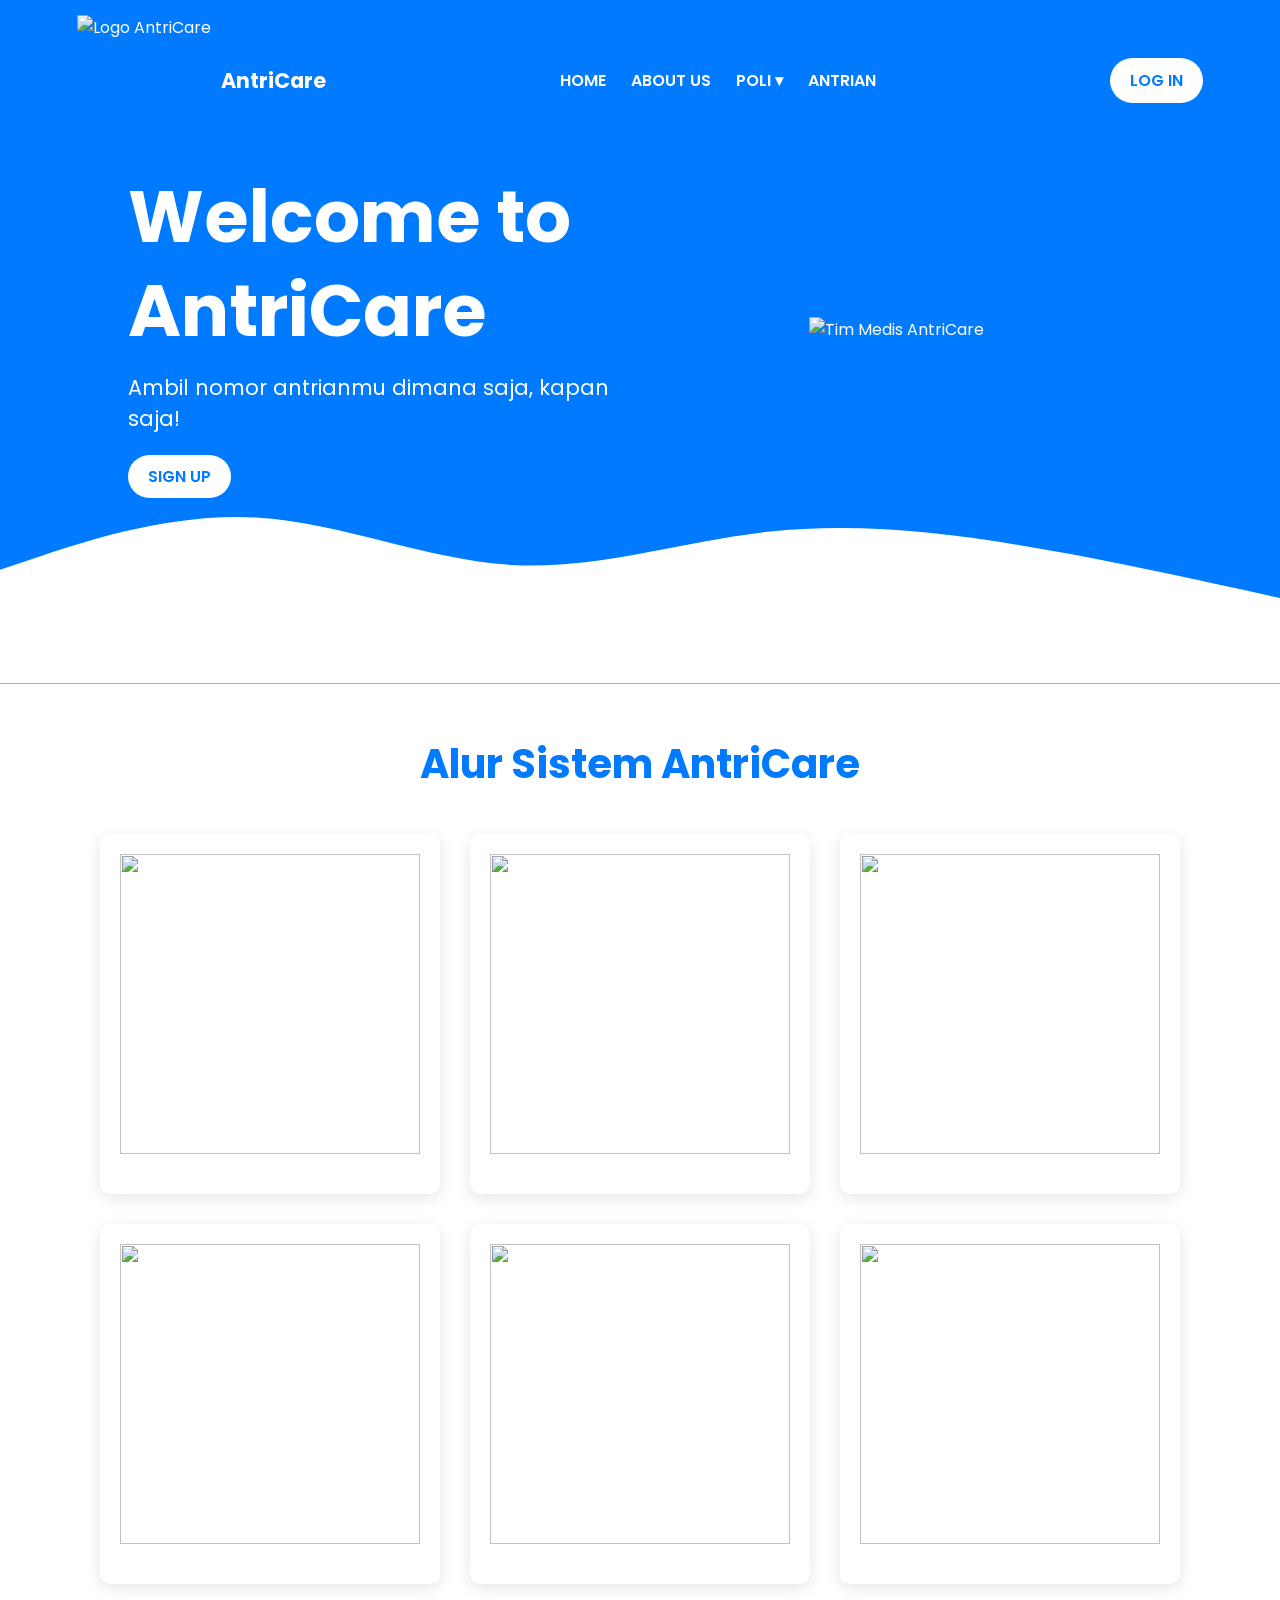
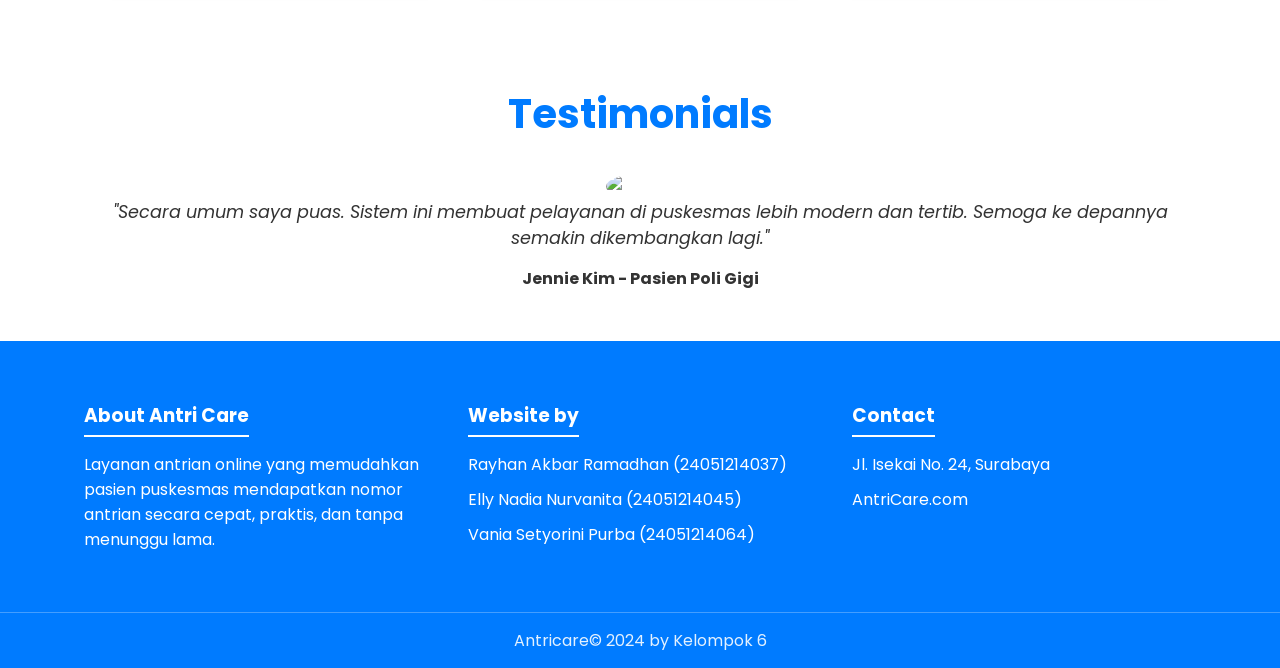
==== index.html @ 65440391 "Add files via upload" ====
<!DOCTYPE html>
<html lang="id">
<head>
    <meta charset="UTF-8">
    <meta name="viewport" content="width=device-width, initial-scale=1.0">
    <title>AntriCare - Sistem Antrian Online Puskesmas</title>
    <link rel="stylesheet" href="style.css">
   
</head>
<body>
<header>
      <!-- Navbar -->
  <nav class="navbar">
    <div class="logo">
      <img src="images/logo.png" alt="Logo AntriCare" class="logo-img">
      <span>AntriCare</span>
    </div>
    <ul class="nav-links">
      <li><a href="index.html">HOME</a></li>
      <li><a href="about.html">ABOUT US</a></li>
      <li class="dropdown">
         <a href="javascript:void(0);" class="dropbtn">POLI &#9662;</a>
      <div class="dropdown-content" id="poliDropdown">
    <a href="poli.html#umum">UMUM</a>
    <a href="poli.html#gigi">MULUT DAN GIGI</a>
    <a href="poli.html#kia">KANDUNGAN DAN ANAK</a>
    <a href="poli.html#kb">KELUARGA BERENCANA</a>
    <a href="poli.html#gizi">POLI GIZI</a>
    <a href="poli.html#lansia">LANSIA</a>
    </div>
      </li>
      <li><a href="daftar-antrian.html">ANTRIAN</a></li>
    </ul>


    <div class="nav-buttons" id="nav-auth">
      <a href="login.html" class="btn btn-login">LOG IN</a>
    </div>
  </nav>
    </header>

  <!-- Hero Section -->
  <section class="hero">
    <div class="hero-text">
      <h1>Welcome to <br><span>AntriCare</span></h1>
      <p>Ambil nomor antrianmu dimana saja, kapan saja!</p>

      <a href="signup.html" class="btn btn-signup" id="hero-signup-button">SIGN UP</a>
    
   
    </div>
    <div class="hero-image">
      <img src="images/home-header.png" alt="Tim Medis AntriCare">
    </div>
  </section>

  <!-- Wave -->
 <div class="wave-container">
            <svg xmlns="http://www.w3.org/2000/svg" viewBox="0 0 1440 320">
                <path fill="#ffffff" fill-opacity="1" d="M0,192L48,176C96,160,192,128,288,133.3C384,139,480,181,576,186.7C672,192,768,160,864,149.3C960,139,1056,149,1152,165.3C1248,181,1344,203,1392,213.3L1440,224L1440,320L1392,320C1344,320,1248,320,1152,320C1056,320,960,320,864,320C768,320,672,320,576,320C480,320,384,320,288,320C192,320,96,320,48,320L0,320Z"></path>
            </svg>
        </div>


        <section id="poli" class="poli-section">
            <h2>Alur Sistem AntriCare</h2>
            <div class="poli-cards">
                <div class="card">
                    <img src="images/Step1.png">
                   
                </div>
                <div class="card">
                    <img src="images/Step2.png" >
                </div>
                <div class="card">
                    <img src="images/Step3.png" >
                </div>
                <div class="card">
                    <img src="images/Step4.png" >
                </div>
                <div class="card">
                    <img src="images/Step5.png" >
                </div>
                <div class="card">
                    <img src="images/Step6.png" >
                </div>
            </div>
        </section>

        <section class="testimonials">
            <h2>Testimonials</h2>
            <div class="testimonial-card">
                <img src="images/testimoni1.png" alt="Jennie">
                <p>"Secara umum saya puas. Sistem ini membuat pelayanan di puskesmas lebih modern dan tertib. Semoga ke depannya semakin dikembangkan lagi."</p>
                <strong>Jennie Kim - Pasien Poli Gigi</strong>
            </div>
        </section>

    </main>

    <footer id="contact">
        <div class="footer-container">
            <div class="footer-col" id="about">
                <h3>About Antri Care</h3>
                <p>Layanan antrian online yang memudahkan pasien puskesmas mendapatkan nomor antrian secara cepat, praktis, dan tanpa menunggu lama.</p>
            </div>
            <div class="footer-col">
                <h3>Website by</h3>
                <ul>
                    <li>Rayhan Akbar Ramadhan (24051214037)</li>
                    <li>Elly Nadia Nurvanita (24051214045)</li>
                    <li>Vania Setyorini Purba (24051214064)</li>
                </ul>
            </div>
            <div class="footer-col">
                <h3>Contact</h3>
                <p>Jl. Isekai No. 24, Surabaya</p>
                <p>AntriCare.com</p>
            </div>
        </div>
        <div class="footer-bottom">
            <p>Antricare© 2024 by Kelompok 6</p>
        </div>
    </footer>
     <script src="script.js"></script>
</body>
</html>
---- style.css ----
@import url('https://fonts.googleapis.com/css2?family=Poppins:wght@400;600;700&display=swap');

:root {
  --primary-color: #007bff;
  --secondary-color: #f0f8ff;
  --text-color: #333;
  --bg-color: #ffffff;
}

* {
  margin: 0;
  padding: 0;
  box-sizing: border-box;
}

body {
  font-family: 'Poppins', sans-serif;
  background-color: var(--primary-color);
  color: white;
  overflow-x: hidden;
}

/* Navbar */
.navbar {
  display: flex;
  justify-content: space-between;
  align-items: center;
  padding: 15px 6%;
  background-color: var(--primary-color);
  position: sticky;
  top: 0;
  z-index: 100;
}

.logo {
  display: flex;
  align-items: center;
  gap: 10px;
}

.logo-img {
  height: 130px;
}

.logo span {
  font-weight: 700;
  font-size: 1.3rem;
  color: white;
}

.nav-links {
  list-style: none;
  display: flex;
  gap: 25px;
}

.nav-links a {
  text-decoration: none;
  color: white;
  font-weight: 600;
  transition: 0.2s;
}

.nav-links a:hover {
  text-decoration: underline;
}

/* Dropdown */
.dropdown {
  position: relative;
}

.dropdown-menu {
  position: absolute;
  top: 35px;
  left: 0;
  background-color: var(--primary-color);
  display: none;
  flex-direction: column;
  list-style: none;
  border-radius: 6px;
  box-shadow: 0 3px 8px rgba(0, 0, 0, 0.2);
}

.dropdown-menu li a {
  display: block;
  padding: 10px 20px;
  font-weight: 500;
}

.dropdown:hover .dropdown-menu {
  display: flex;
}

/* --- CSS untuk Halaman Daftar Antrian & Dropdown --- */

.queue-list-section {
    padding: 40px 20px;
    background-color: #fff;
    border-radius: 8px;
    box-shadow: 0 4px 15px rgba(0,0,0,0.1);
}

.queue-list-section h1{
   color: #007bff;
}

.queue-list-section td{
   color: #333;
}

.queue-table {
    width: 100%;
    border-collapse: collapse;
    margin-top: 20px;
    font-size: 1rem;
}

.queue-table th, .queue-table td {
    border: 1px solid #ddd;
    padding: 12px;
    text-align: left;
}

.queue-table th {
    background-color: var(--primary-color);
    color: white;
    font-weight: 600;
}

.queue-table tbody tr:nth-child(even) {
    background-color: #f9f9f9;
}

/* Pemisah di dalam dropdown */
.dropdown-divider {
    height: 1px;
    margin: 0.5rem 0;
    overflow: hidden;
    background-color: #ffffff44;
    border: 0;
}

/* --- KODE CSS UNTUK DROPDOWN NAVIGASI --- */

/* Mengubah logo menjadi bisa diklik */
.logo-link {
    display: flex;
    align-items: center;
    text-decoration: none;
    color: white;
}

/* Tombol Dropdown */
.dropbtn {
    cursor: pointer;
}

/* Kontainer dropdown, diperlukan untuk memposisikan konten */
.dropdown {
    position: relative;
    display: inline-block;
}

/* Konten Dropdown (Tersembunyi secara Default) */
.dropdown-content {
    display: none;
    position: absolute;
    background-color: var(--primary-color);
    min-width: 200px;
    box-shadow: 0px 8px 16px 0px rgba(0,0,0,0.2);
    z-index: 1;
    border-radius: 0 0 8px 8px;
}

/* Link di dalam Dropdown */
.dropdown-content a {
    color: white;
    padding: 12px 16px;
    text-decoration: none;
    display: block;
    text-align: left;
}

/* Ubah warna link dropdown saat di-hover */
.dropdown-content a:hover {
    background-color: #0056b3;
}

/* Class .show ini akan ditambahkan oleh JavaScript untuk menampilkan dropdown */
.dropdown-content.show {
    display: block;
}

/* Navbar Buttons */
.nav-buttons {
  display: flex;
  gap: 10px;
}

.btn {
  padding: 10px 20px;
  border-radius: 25px;
  text-decoration: none;
  font-weight: 600;
  transition: 0.3s;
}

.btn-login {
  background-color: white;
  color: var(--primary-color);
}

.btn-signup {
  background-color: white;
  color: var(--primary-color);
}

.btn:hover {
  background-color: #e3f1ff;
}

/* Hero Section */
.hero {
    position: relative;
  display: flex;
  align-items: center;
  justify-content: space-between;
  padding: 10px 10%;
  color: white;
  background-color: var(--primary-color);
  margin-bottom: 0;
  z-index: 1;
}

.hero-text {
  flex: 1;
  max-width: 60%;
}

.hero-text h1 {
  font-size: 4.5rem;
  line-height: 1.3;
  margin-bottom: 15px;
}

.hero-text p {
  font-size: 1.3rem;
  margin-bottom: 30px;
  color: #fff;
}

.hero-image {
  flex: 1;
  text-align: center;
}

.hero-image img {
  max-width: 500px;
  height: auto;
}

/* CSS untuk sapaan pengguna di navbar */
.welcome-user {
    color: white;
    font-weight: 600;
    margin-right: 15px;
}

/* Mengatur agar sapaan dan tombol logout sejajar */
#nav-auth {
    display: flex;
    align-items: center;
}

.header-frame {
  margin-top: -1px; /* To remove white margin in FF */
  width: 100%;
  height: 2.25rem;
}

 .header-frame {
    height: 5.5rem;
  }

  .header-frame {
    height: 8rem;
  }

.header-frame {
    height: 9.375rem;
  }

/* Wave */
.wave-container {
    /* Margin negatif ini akan menarik ombak ke atas, menimpa sedikit bagian hero */
    margin-top: -100px; 
    position: relative;
    z-index: 0; /* Pastikan wave di bawah konten jika ada */
}
.wave-container svg {
    /* Penting agar SVG responsif dan tidak menciptakan ruang kosong */
    display: block;
    width: 100%;
}

/* Sedikit penyesuaian agar section di bawah wave tidak terlalu jauh */
.poli-section {
    padding-top: 20px;
}

/* Poli Section */
.poli-section {
    padding: 50px 5%;
    text-align: center;
    background-color: #fff;
}

.poli-section h2 {
    font-size: 2.5rem;
    margin-bottom: 40px;
    color: #007bff;

}

.poli-cards {
    display: flex;
    justify-content: center;
    gap: 30px;
    flex-wrap: wrap;
}

.card {
    background-color: white;
    padding: 20px;
    border-radius: 10px;
    box-shadow: 0 4px 15px rgba(0,0,0,0.1);
    width: auto;
    text-align: center;
}


.card img {
    height: 300px;
    width: 300px;
    margin-bottom: 20px;
}

.card h3 {
    margin-bottom: 10px;
    font-size: 1.5rem;
    color: #007bff;
}

/* Testimonials */
.testimonials {
    padding: 50px 5%;
    background-color: #fff;
    text-align: center;
}
.testimonials h2 {
    font-size: 2.5rem;
    margin-bottom: 30px;
    color: #007bff;
}
.testimonial-card {
    max-width: 1080px;
    margin: 0 auto;
}
.testimonial-card img {
    width: 100px;
    height: 100px;
    border-radius: 50%;
    margin-bottom: auto;
    margin-right: auto;
    margin-left: auto;
}
.testimonial-card p {
    font-style: italic;
    margin-bottom: 15px;
    font-size: 1.1rem;
    color: #333;
}

strong{
    font-weight: bolder;
    color: #333;
}

/* CTA Section */
.cta-section {
    padding: 60px 5%;
    background-color: var(--bg-color);
}
.cta-box {
    background-color: var(--secondary-color);
    border-radius: 15px;
    padding: 40px;
    text-align: center;
    max-width: 800px;
    margin: 0 auto;
    box-shadow: 0 4px 15px rgba(0,0,0,0.05);
}
.cta-box p {
    color: var(--primary-color);
    font-weight: 600;
}
.cta-box h2 {
    font-size: 2rem;
    margin: 10px 0 20px 0;
}
.btn-primary {
    background-color: #007bff;
    color: white;
    padding: 12px 30px;
    border: none;
    border-radius: 25px;
    font-size: 1rem;
    position: relative;
   
}
.btn-antri{
     padding: 10px 20px;
  border-radius: 25px;
  text-decoration: none;
  font-weight: 600;
  transition: 0.3s;
  background-color: #007bff;
}
p{
    color: #333;
}
/* Footer */
footer {
    background-color: var(--primary-color);
    color: white;
    padding-top: 40px;
}

.footer-container {
    display: flex;
    justify-content: space-around;
    padding: 0 5% 30px 5%;
    flex-wrap: wrap;
}
.footer-col {
    flex: 1;
    min-width: 250px;
    margin: 20px;
}
.footer-col h3 {
    margin-bottom: 15px;
    border-bottom: 2px solid white;
    padding-bottom: 5px;
    display: inline-block;
}
.footer-col ul {
    list-style: none;
}
.footer-col li, .footer-col p {
    margin-bottom: 10px;
    color: #fff;
}
.footer-bottom {
    text-align: center;
    padding: 15px 0;
    border-top: 1px solid #ffffff44;
}

.footer-bottom p{
    color: #e3f1ff;
}

/* Form Pages (Login, Signup, Antrian) */
.form-page {
    background-color: var(--primary-color);
    min-height: 100vh;
}
.form-page .navbar {
    background-color: transparent;
}
.form-container {
    display: flex;
    justify-content: center;
    align-items: center;
    padding: 50px 20px;
}
.form-box {
    background-color: white;
    padding: 40px;
    border-radius: 10px;
    width: 100%;
    max-width: 400px;
    box-shadow: 0 5px 20px rgba(0,0,0,0.2);
}
.form-box h2 {
    text-align: center;
    margin-bottom: 10px;
    color: #007bff
}
.form-box p {
    text-align: center;
    margin-bottom: 25px;
    color: #666;
}
.form-box a {
    color: var(--primary-color);
    font-weight: 600;
    text-decoration: none;
}
.input-group, .checkbox-group {
    margin-bottom: 20px;
}
.input-group label {
    display: block;
    margin-bottom: 5px;
    font-weight: 600;
    text-align: left;
    color: #007bff;
}
.input-group input {
    width: 100%;
    padding: 10px;
    border: 1px solid #ddd;
    border-radius: 5px;
}
.checkbox-group {
    display: flex;
    align-items: center;
    font-size: 0.9rem;
     color: #666;
}
.checkbox-group input {
    margin-right: 10px;
}
.btn-full {
    width: 100%;
    padding: 12px;
}
.form-logo {
    text-align: center;
    padding-top: 40px;
}
.form-logo img {
    height: 40px;
}

/* Ambil Antrian Form */
.antrian p{
    color: #fff;
}

.form-container-full {
    display: flex;
    justify-content: center;
    align-items: center;
    padding: 20px;
}
.form-box-full {
    background-color: #007bff;
    color: white;
    padding: 40px;
    border-radius: 10px;
    width: 100%;
    max-width: 800px;
    text-align: center;
}
.form-box-full h2, .form-box-full p {
    margin-bottom: 20px;
    color: #fff;
}
.form-box-full form {
    display: flex;
    flex-direction: column;
    gap: 15px;
}
.form-row {
    display: flex;
    gap: 15px;
}
.form-row input, .form-row select {
    flex: 1;
}
.form-box-full input, .form-box-full select, .form-box-full textarea {
    width: 100%;
    padding: 12px;
    border: none;
    border-radius: 5px;
    font-family: 'Poppins', sans-serif;
}
.form-box-full textarea {
    min-height: 80px;
}
.form-box-full .btn-primary {
    background-color: white;
    color: var(--primary-color);
    align-self: center;
}


/* Ticket Page */
.ticket {
    background-color: white;
    padding: 30px;
    border-radius: 15px;
    width: 100%;
    max-width: 400px;
    text-align: center;
    box-shadow: 0 5px 20px rgba(0,0,0,0.2);
    position: relative;
}
.ticket::before, .ticket::after {
    content: '';
    position: absolute;
    width: 40px;
    height: 40px;
    background-color: var(--primary-color);
    border-radius: 50%;
    top: 50%;
    transform: translateY(-50%);
}
.ticket::before { left: -20px; }
.ticket::after { right: -20px; }
.ticket h3 {
    margin-bottom: 20px;
    border-bottom: 2px dashed #ccc;
    padding-bottom: 10px;
    color: #333;
}
.ticket-info {
    text-align: left;
    margin-bottom: 30px;
}
.ticket-info p {
    margin-bottom: 15px;
    font-size: 1.1rem;
}
.ticket-actions {
    display: flex;
    justify-content: center;
    gap: 15px;
}
.btn-ticket {
    background-color: #ffc107;
    color: var(--text-color);
    border: none;
    padding: 10px 20px;
    border-radius: 5px;
    font-weight: 600;
    cursor: pointer;
    text-decoration: none;
}

/* Styling for About Us & Poli Detail Pages */
.page-container {
    padding: 50px 8%;
    max-width: 1200px;
    margin: auto;
}

.about-section, .poli-detail-section {
    display: flex;
    align-items: center;
    gap: 50px;
    margin-bottom: 50px;
}

.about-content, .poli-detail-content {
    flex: 2;
}

.about-image, .poli-detail-image {
    flex: 1;
    text-align: center;
}

.about-image img {
    max-width: 100%;
    border-radius: 15px;
}

.poli-detail-image img {
    max-width: 200px;
}

.about-content h1, .poli-detail-content h1 {
    font-size: 2.8rem;
    margin-bottom: 20px;
    color: var(--primary-color);
}

.about-content p, .poli-detail-content p {
    line-height: 1.8;
    margin-bottom: 15px;
    font-size: 1.1rem;
    color: #333;
}

.poli-detail-content h3 {
    margin-top: 30px;
    margin-bottom: 15px;
    font-size: 1.5rem;
}

::marker {
    unicode-bidi: isolate;
    font-variant-numeric: tabular-nums;
    text-transform: none;
    text-indent: 0px !important;
    text-align: start !important;
    text-align-last: auto !important;
     color: #fff;
}

.poli-detail-content ul {
    list-style-type: disc;
    padding-left: 20px;
    margin-bottom: 30px;
    color: #333;
   
}

.poli-detail-content li {
   color: #000000;      /* Tambahkan baris ini untuk mengubah warna jadi hitam */
    padding-left: 5px;     
    margin-bottom: 12px;   
    line-height: 1.6;      
    position: static; 
}


/* Team Section */
.team-section {
    text-align: center;
    padding: 40px 0;
    background-color: var(--secondary-color);
    border-radius: 15px;
    width: auto;
    height: auto;
    margin-left: auto;
    margin-right: auto;
}

.team-section h2 {
    font-size: 2rem;
    margin-bottom: 30px;
}

.team-cards {
    display: flex;
    justify-content: center;
    gap: 20px;
    flex-wrap: wrap;
}

.team-card {
    background: white;
    padding: 20px;
    border-radius: 10px;
    box-shadow: 0 4px 10px rgba(0,0,0,0.1);
    width: 300px;
    
}

.team-card h4 {
    margin-bottom: 5px;
    font-size: 1.2rem;
    color: #333;
}

/* Button on Poli List */
.btn-poli {
    margin-top: 15px;
}

.btn-poli.disabled {
    background-color: #aaa;
    cursor: not-allowed;
}

/* --- CSS UNTUK FITUR SHOW/HIDE PASSWORD --- */

/* Wrapper untuk input dan ikon */
.password-wrapper {
    position: relative;
    display: flex;
    align-items: center;
}

/* Mengatur agar input tidak tumpang tindih dengan ikon */
.password-wrapper input {
    width: 100%;
    padding-right: 40px; /* Memberi ruang untuk ikon di sebelah kanan */
}

/* Ikon mata */
.toggle-password {
    position: absolute;
    right: 10px;
    cursor: pointer;
    user-select: none; /* Mencegah ikon terseleksi saat diklik */
    width: 20px;
    height: 20px;
    display: flex;
    align-items: center;
    justify-content: center;
    color: #333;
}

.toggle-password svg {
    fill: #333; /* Warna ikon mata */
}


html {
  scroll-behavior: smooth;
}
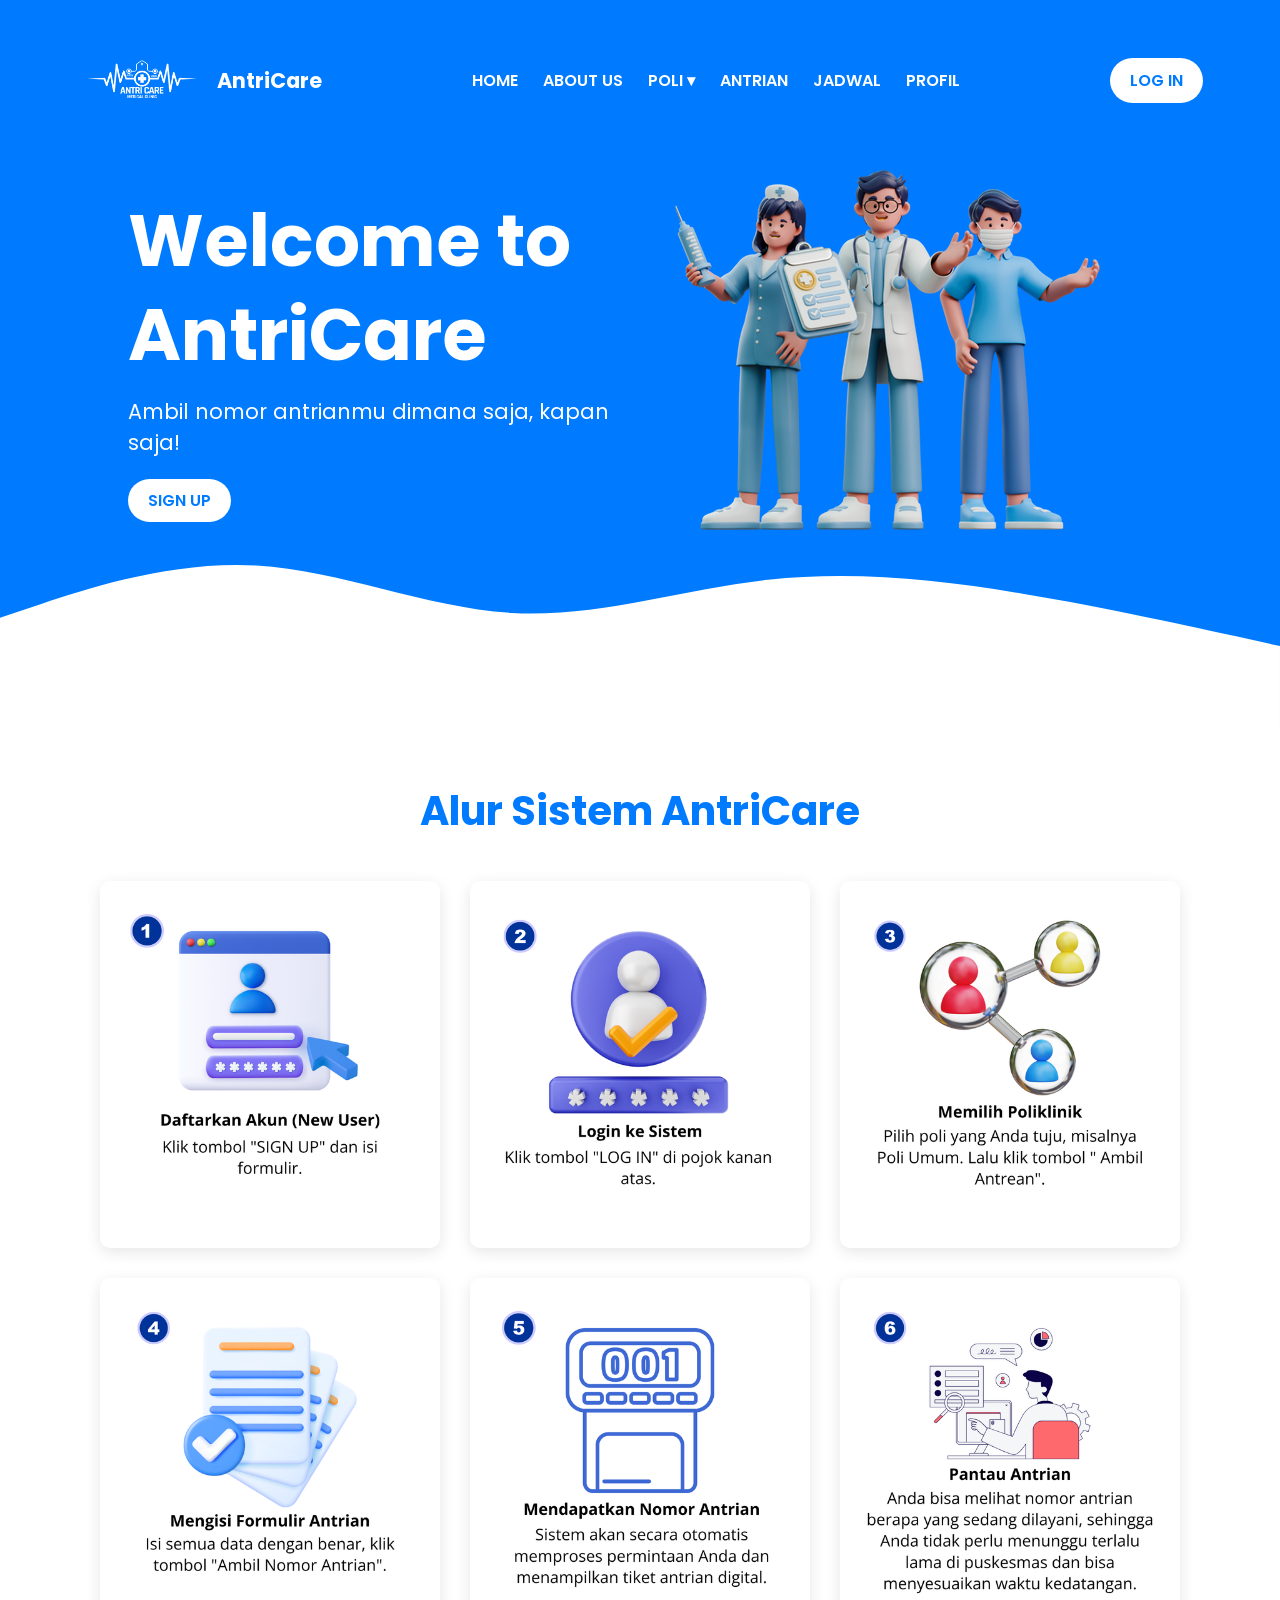
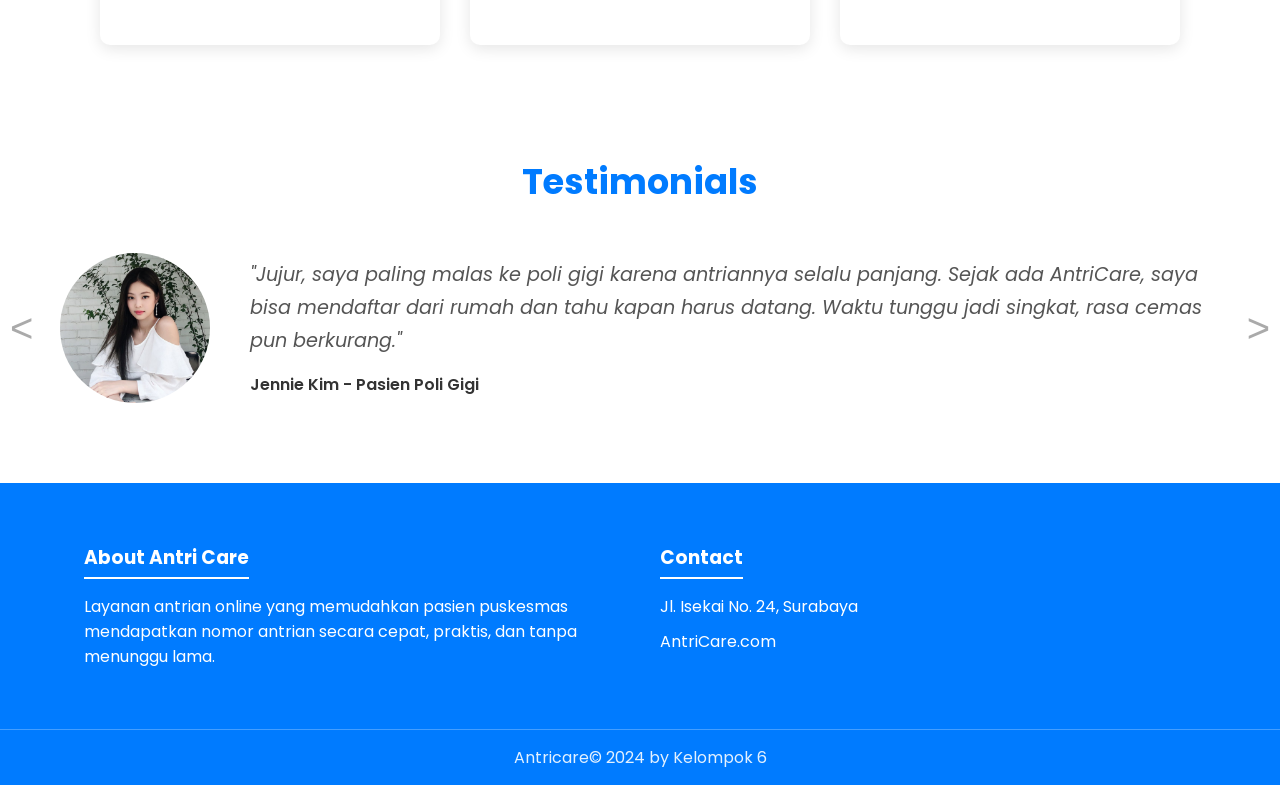
==== commit 3f1f5d23: "Initial deployment dan penambahan GitHub Actions FTP" ====
--- a/index.html
+++ b/index.html
@@ -1,127 +1,148 @@
-<!DOCTYPE html>
-<html lang="id">
-<head>
-    <meta charset="UTF-8">
-    <meta name="viewport" content="width=device-width, initial-scale=1.0">
-    <title>AntriCare - Sistem Antrian Online Puskesmas</title>
-    <link rel="stylesheet" href="style.css">
-   
-</head>
-<body>
-<header>
-      <!-- Navbar -->
-  <nav class="navbar">
-    <div class="logo">
-      <img src="images/logo.png" alt="Logo AntriCare" class="logo-img">
-      <span>AntriCare</span>
-    </div>
-    <ul class="nav-links">
-      <li><a href="index.html">HOME</a></li>
-      <li><a href="about.html">ABOUT US</a></li>
-      <li class="dropdown">
-         <a href="javascript:void(0);" class="dropbtn">POLI &#9662;</a>
-      <div class="dropdown-content" id="poliDropdown">
-    <a href="poli.html#umum">UMUM</a>
-    <a href="poli.html#gigi">MULUT DAN GIGI</a>
-    <a href="poli.html#kia">KANDUNGAN DAN ANAK</a>
-    <a href="poli.html#kb">KELUARGA BERENCANA</a>
-    <a href="poli.html#gizi">POLI GIZI</a>
-    <a href="poli.html#lansia">LANSIA</a>
-    </div>
-      </li>
-      <li><a href="daftar-antrian.html">ANTRIAN</a></li>
-    </ul>
-
-
-    <div class="nav-buttons" id="nav-auth">
-      <a href="login.html" class="btn btn-login">LOG IN</a>
-    </div>
-  </nav>
-    </header>
-
-  <!-- Hero Section -->
-  <section class="hero">
-    <div class="hero-text">
-      <h1>Welcome to <br><span>AntriCare</span></h1>
-      <p>Ambil nomor antrianmu dimana saja, kapan saja!</p>
-
-      <a href="signup.html" class="btn btn-signup" id="hero-signup-button">SIGN UP</a>
-    
-   
-    </div>
-    <div class="hero-image">
-      <img src="images/home-header.png" alt="Tim Medis AntriCare">
-    </div>
-  </section>
-
-  <!-- Wave -->
- <div class="wave-container">
-            <svg xmlns="http://www.w3.org/2000/svg" viewBox="0 0 1440 320">
-                <path fill="#ffffff" fill-opacity="1" d="M0,192L48,176C96,160,192,128,288,133.3C384,139,480,181,576,186.7C672,192,768,160,864,149.3C960,139,1056,149,1152,165.3C1248,181,1344,203,1392,213.3L1440,224L1440,320L1392,320C1344,320,1248,320,1152,320C1056,320,960,320,864,320C768,320,672,320,576,320C480,320,384,320,288,320C192,320,96,320,48,320L0,320Z"></path>
-            </svg>
-        </div>
-
-
-        <section id="poli" class="poli-section">
-            <h2>Alur Sistem AntriCare</h2>
-            <div class="poli-cards">
-                <div class="card">
-                    <img src="images/Step1.png">
-                   
-                </div>
-                <div class="card">
-                    <img src="images/Step2.png" >
-                </div>
-                <div class="card">
-                    <img src="images/Step3.png" >
-                </div>
-                <div class="card">
-                    <img src="images/Step4.png" >
-                </div>
-                <div class="card">
-                    <img src="images/Step5.png" >
-                </div>
-                <div class="card">
-                    <img src="images/Step6.png" >
-                </div>
-            </div>
-        </section>
-
-        <section class="testimonials">
-            <h2>Testimonials</h2>
-            <div class="testimonial-card">
-                <img src="images/testimoni1.png" alt="Jennie">
-                <p>"Secara umum saya puas. Sistem ini membuat pelayanan di puskesmas lebih modern dan tertib. Semoga ke depannya semakin dikembangkan lagi."</p>
-                <strong>Jennie Kim - Pasien Poli Gigi</strong>
-            </div>
-        </section>
-
-    </main>
-
-    <footer id="contact">
-        <div class="footer-container">
-            <div class="footer-col" id="about">
-                <h3>About Antri Care</h3>
-                <p>Layanan antrian online yang memudahkan pasien puskesmas mendapatkan nomor antrian secara cepat, praktis, dan tanpa menunggu lama.</p>
-            </div>
-            <div class="footer-col">
-                <h3>Website by</h3>
-                <ul>
-                    <li>Rayhan Akbar Ramadhan (24051214037)</li>
-                    <li>Elly Nadia Nurvanita (24051214045)</li>
-                    <li>Vania Setyorini Purba (24051214064)</li>
-                </ul>
-            </div>
-            <div class="footer-col">
-                <h3>Contact</h3>
-                <p>Jl. Isekai No. 24, Surabaya</p>
-                <p>AntriCare.com</p>
-            </div>
-        </div>
-        <div class="footer-bottom">
-            <p>Antricare© 2024 by Kelompok 6</p>
-        </div>
-    </footer>
-     <script src="script.js"></script>
-</body>
+<!DOCTYPE html>
+<html lang="id">
+<head>
+    <meta charset="UTF-8">
+    <meta name="viewport" content="width=device-width, initial-scale=1.0">
+    <title>AntriCare - Sistem Antrian Online Puskesmas</title>
+    <link rel="stylesheet" href="style.css">
+   
+</head>
+<body>
+<header>
+    <nav class="navbar">
+        <div class="logo">
+            <img src="images/logo.png" alt="Logo AntriCare" class="logo-img">
+            <span>AntriCare</span>
+        </div>
+        <ul class="nav-links">
+            <li><a href="index.html">HOME</a></li>
+            <li><a href="about.html">ABOUT US</a></li>
+            <li class="dropdown">
+                <a href="javascript:void(0);" class="dropbtn">POLI &#9662;</a>
+                <div class="dropdown-content" id="poliDropdown">
+                    <a href="poli.html#umum">UMUM</a>
+                    <a href="poli.html#gigi">MULUT DAN GIGI</a>
+                    <a href="poli.html#kia">KANDUNGAN DAN ANAK</a>
+                    <a href="poli.html#kb">KELUARGA BERENCANA</a>
+                    <a href="poli.html#gizi">POLI GIZI</a>
+                    <a href="poli.html#lansia">LANSIA</a>
+                </div>
+            </li>
+            <li><a href="daftar-antrian.php">ANTRIAN</a></li>
+            <li><a href="jadwal.php">JADWAL</a></li>
+            <li><a href="profil.php">PROFIL</a></li>
+        </ul>
+
+        <div class="nav-buttons" id="nav-auth">
+            <a href="login.html" class="btn btn-login">LOG IN</a>
+        </div>
+    </nav>
+</header>
+
+<section class="hero">
+    <div class="hero-text">
+        <h1>Welcome to <br><span>AntriCare</span></h1>
+        <p>Ambil nomor antrianmu dimana saja, kapan saja!</p>
+        <a href="signup.html" class="btn btn-signup" id="hero-signup-button">SIGN UP</a>
+    </div>
+    <div class="hero-image">
+        <img src="images/home-header.png" alt="Tim Medis AntriCare">
+    </div>
+</section>
+
+<div class="wave-container">
+    <svg xmlns="http://www.w3.org/2000/svg" viewBox="0 0 1440 320">
+        <path fill="#ffffff" fill-opacity="1" d="M0,192L48,176C96,160,192,128,288,133.3C384,139,480,181,576,186.7C672,192,768,160,864,149.3C960,139,1056,149,1152,165.3C1248,181,1344,203,1392,213.3L1440,224L1440,320L1392,320C1344,320,1248,320,1152,320C1056,320,960,320,864,320C768,320,672,320,576,320C480,320,384,320,288,320C192,320,96,320,48,320L0,320Z"></path>
+    </svg>
+</div>
+
+<section id="poli" class="poli-section">
+    <h2>Alur Sistem AntriCare</h2>
+    <div class="poli-cards">
+        <div class="card"><img src="images/Step1.png"></div>
+        <div class="card"><img src="images/Step2.png"></div>
+        <div class="card"><img src="images/Step3.png"></div>
+        <div class="card"><img src="images/Step4.png"></div>
+        <div class="card"><img src="images/Step5.png"></div>
+        <div class="card"><img src="images/Step6.png"></div>
+    </div>
+</section>
+
+<section class="testimonials">
+    <div class="testimonial-container"></div>
+    <h2>Testimonials</h2>
+    <div class="slider-wrapper">
+        <div class="testimonial-slider">
+            <div class="testimonial-card">
+                <img src="images/testimoni1.png" alt="Jennie">
+                <div class="testimonial-text">
+                    <p>"Jujur, saya paling malas ke poli gigi karena antriannya selalu panjang. Sejak ada AntriCare, saya bisa mendaftar dari rumah dan tahu kapan harus datang. Waktu tunggu jadi singkat, rasa cemas pun berkurang."</p>
+                    <strong>Jennie Kim - Pasien Poli Gigi</strong>
+                </div>
+            </div>
+            <div class="testimonial-card">
+                <img src="images/testimoni2.png" alt="Pasien Lain">
+                <div class="testimonial-text">
+                    <p>"Sebagai entertainer, waktu sangat berharga. Dulu harus izin setengah hari hanya untuk periksa demam. Dengan AntriCare, saya bisa daftar online, datang sesuai perkiraan jam, dan langsung dilayani. Sangat efisien!"</p>
+                    <strong>Kim Taehyung - Pasien Poli Umum</strong>
+                </div>
+            </div>
+
+             <div class="testimonial-card">
+                <img src="images/testimoni3.png" alt="Pasien Lain 2">
+                 <div class="testimonial-text">
+                <p>"Konsultasi gizi jadi lebih mudah diakses dan tidak terasa membuang waktu. Saya bisa mengatur jadwal kunjungan rutin saya di sela-sela kesibukan tanpa khawatir antrian yang tidak menentu. Sangat praktis!"</p>
+                <strong>Ningning Yizhuo - Pasien Poli Gizi</strong>
+                </div>
+            </div>
+
+            <div class="testimonial-card">
+                <img src="images/testimoni4.png" alt="Pasien Lain 2">
+                 <div class="testimonial-text">
+                <p>"Untuk konsultasi KB, privasi dan kenyamanan itu penting. AntriCare membuat prosesnya jadi lebih cepat dan teratur. Saya bisa datang sesuai jadwal tanpa harus menunggu lama dan berdesakan dengan pasien lain."</p>
+                <strong>Zhang Linghe - Pasien Poli KB</strong>
+                </div>
+            </div>
+
+            <div class="testimonial-card">
+                <img src="images/testimoni5.png" alt="Pasien Lain 2">
+                 <div class="testimonial-text">
+                <p>"Membawa balita untuk imunisasi jadi lebih nyaman.  Tidak perlu lagi menunggu berjam-jam di ruang tunggu yang ramai. Cukup daftar lewat AntriCare, datang saat giliran sudah dekat. Benar-benar membantu para ibu."</p>
+                <strong>Hermione Granger - Pasien Poli KIA</strong>
+                </div>
+            </div>
+
+            <div class="testimonial-card">
+                <img src="images/testimoni6.png" alt="Pasien Lain 2">
+                 <div class="testimonial-text">
+                <p>"Mengantar orang tua untuk kontrol rutin jadi jauh lebih mudah. Tidak perlu lagi lelah menunggu. Dengan sistem online ini, kami bisa dapat kepastian jadwal, sehingga orang tua saya bisa beristirahat di rumah dulu." </p>
+                <strong>Robert Pattinson - Pasien Poli Lansia</strong>
+                </div>
+            </div>
+        </div>
+
+        <button id="prev-slide" class="slide-btn prev">&lt;</button>
+        <button id="next-slide" class="slide-btn next">&gt;</button>
+    </div>
+</section>
+
+<footer id="contact">
+    <div class="footer-container">
+        <div class="footer-col" id="about">
+            <h3>About Antri Care</h3>
+            <p>Layanan antrian online yang memudahkan pasien puskesmas mendapatkan nomor antrian secara cepat, praktis, dan tanpa menunggu lama.</p>
+        </div>
+       
+        <div class="footer-col">
+            <h3>Contact</h3>
+            <p>Jl. Isekai No. 24, Surabaya</p>
+            <p>AntriCare.com</p>
+        </div>
+    </div>
+    <div class="footer-bottom">
+        <p>Antricare© 2024 by Kelompok 6</p>
+    </div>
+</footer>
+<script src="script.js"></script>
+</body>
 </html>
--- a/style.css
+++ b/style.css
@@ -1,817 +1,1364 @@
-@import url('https://fonts.googleapis.com/css2?family=Poppins:wght@400;600;700&display=swap');
-
-:root {
-  --primary-color: #007bff;
-  --secondary-color: #f0f8ff;
-  --text-color: #333;
-  --bg-color: #ffffff;
-}
-
-* {
-  margin: 0;
-  padding: 0;
-  box-sizing: border-box;
-}
-
-body {
-  font-family: 'Poppins', sans-serif;
-  background-color: var(--primary-color);
-  color: white;
-  overflow-x: hidden;
-}
-
-/* Navbar */
-.navbar {
-  display: flex;
-  justify-content: space-between;
-  align-items: center;
-  padding: 15px 6%;
-  background-color: var(--primary-color);
-  position: sticky;
-  top: 0;
-  z-index: 100;
-}
-
-.logo {
-  display: flex;
-  align-items: center;
-  gap: 10px;
-}
-
-.logo-img {
-  height: 130px;
-}
-
-.logo span {
-  font-weight: 700;
-  font-size: 1.3rem;
-  color: white;
-}
-
-.nav-links {
-  list-style: none;
-  display: flex;
-  gap: 25px;
-}
-
-.nav-links a {
-  text-decoration: none;
-  color: white;
-  font-weight: 600;
-  transition: 0.2s;
-}
-
-.nav-links a:hover {
-  text-decoration: underline;
-}
-
-/* Dropdown */
-.dropdown {
-  position: relative;
-}
-
-.dropdown-menu {
-  position: absolute;
-  top: 35px;
-  left: 0;
-  background-color: var(--primary-color);
-  display: none;
-  flex-direction: column;
-  list-style: none;
-  border-radius: 6px;
-  box-shadow: 0 3px 8px rgba(0, 0, 0, 0.2);
-}
-
-.dropdown-menu li a {
-  display: block;
-  padding: 10px 20px;
-  font-weight: 500;
-}
-
-.dropdown:hover .dropdown-menu {
-  display: flex;
-}
-
-/* --- CSS untuk Halaman Daftar Antrian & Dropdown --- */
-
-.queue-list-section {
-    padding: 40px 20px;
-    background-color: #fff;
-    border-radius: 8px;
-    box-shadow: 0 4px 15px rgba(0,0,0,0.1);
-}
-
-.queue-list-section h1{
-   color: #007bff;
-}
-
-.queue-list-section td{
-   color: #333;
-}
-
-.queue-table {
-    width: 100%;
-    border-collapse: collapse;
-    margin-top: 20px;
-    font-size: 1rem;
-}
-
-.queue-table th, .queue-table td {
-    border: 1px solid #ddd;
-    padding: 12px;
-    text-align: left;
-}
-
-.queue-table th {
-    background-color: var(--primary-color);
-    color: white;
-    font-weight: 600;
-}
-
-.queue-table tbody tr:nth-child(even) {
-    background-color: #f9f9f9;
-}
-
-/* Pemisah di dalam dropdown */
-.dropdown-divider {
-    height: 1px;
-    margin: 0.5rem 0;
-    overflow: hidden;
-    background-color: #ffffff44;
-    border: 0;
-}
-
-/* --- KODE CSS UNTUK DROPDOWN NAVIGASI --- */
-
-/* Mengubah logo menjadi bisa diklik */
-.logo-link {
-    display: flex;
-    align-items: center;
-    text-decoration: none;
-    color: white;
-}
-
-/* Tombol Dropdown */
-.dropbtn {
-    cursor: pointer;
-}
-
-/* Kontainer dropdown, diperlukan untuk memposisikan konten */
-.dropdown {
-    position: relative;
-    display: inline-block;
-}
-
-/* Konten Dropdown (Tersembunyi secara Default) */
-.dropdown-content {
-    display: none;
-    position: absolute;
-    background-color: var(--primary-color);
-    min-width: 200px;
-    box-shadow: 0px 8px 16px 0px rgba(0,0,0,0.2);
-    z-index: 1;
-    border-radius: 0 0 8px 8px;
-}
-
-/* Link di dalam Dropdown */
-.dropdown-content a {
-    color: white;
-    padding: 12px 16px;
-    text-decoration: none;
-    display: block;
-    text-align: left;
-}
-
-/* Ubah warna link dropdown saat di-hover */
-.dropdown-content a:hover {
-    background-color: #0056b3;
-}
-
-/* Class .show ini akan ditambahkan oleh JavaScript untuk menampilkan dropdown */
-.dropdown-content.show {
-    display: block;
-}
-
-/* Navbar Buttons */
-.nav-buttons {
-  display: flex;
-  gap: 10px;
-}
-
-.btn {
-  padding: 10px 20px;
-  border-radius: 25px;
-  text-decoration: none;
-  font-weight: 600;
-  transition: 0.3s;
-}
-
-.btn-login {
-  background-color: white;
-  color: var(--primary-color);
-}
-
-.btn-signup {
-  background-color: white;
-  color: var(--primary-color);
-}
-
-.btn:hover {
-  background-color: #e3f1ff;
-}
-
-/* Hero Section */
-.hero {
-    position: relative;
-  display: flex;
-  align-items: center;
-  justify-content: space-between;
-  padding: 10px 10%;
-  color: white;
-  background-color: var(--primary-color);
-  margin-bottom: 0;
-  z-index: 1;
-}
-
-.hero-text {
-  flex: 1;
-  max-width: 60%;
-}
-
-.hero-text h1 {
-  font-size: 4.5rem;
-  line-height: 1.3;
-  margin-bottom: 15px;
-}
-
-.hero-text p {
-  font-size: 1.3rem;
-  margin-bottom: 30px;
-  color: #fff;
-}
-
-.hero-image {
-  flex: 1;
-  text-align: center;
-}
-
-.hero-image img {
-  max-width: 500px;
-  height: auto;
-}
-
-/* CSS untuk sapaan pengguna di navbar */
-.welcome-user {
-    color: white;
-    font-weight: 600;
-    margin-right: 15px;
-}
-
-/* Mengatur agar sapaan dan tombol logout sejajar */
-#nav-auth {
-    display: flex;
-    align-items: center;
-}
-
-.header-frame {
-  margin-top: -1px; /* To remove white margin in FF */
-  width: 100%;
-  height: 2.25rem;
-}
-
- .header-frame {
-    height: 5.5rem;
-  }
-
-  .header-frame {
-    height: 8rem;
-  }
-
-.header-frame {
-    height: 9.375rem;
-  }
-
-/* Wave */
-.wave-container {
-    /* Margin negatif ini akan menarik ombak ke atas, menimpa sedikit bagian hero */
-    margin-top: -100px; 
-    position: relative;
-    z-index: 0; /* Pastikan wave di bawah konten jika ada */
-}
-.wave-container svg {
-    /* Penting agar SVG responsif dan tidak menciptakan ruang kosong */
-    display: block;
-    width: 100%;
-}
-
-/* Sedikit penyesuaian agar section di bawah wave tidak terlalu jauh */
-.poli-section {
-    padding-top: 20px;
-}
-
-/* Poli Section */
-.poli-section {
-    padding: 50px 5%;
-    text-align: center;
-    background-color: #fff;
-}
-
-.poli-section h2 {
-    font-size: 2.5rem;
-    margin-bottom: 40px;
-    color: #007bff;
-
-}
-
-.poli-cards {
-    display: flex;
-    justify-content: center;
-    gap: 30px;
-    flex-wrap: wrap;
-}
-
-.card {
-    background-color: white;
-    padding: 20px;
-    border-radius: 10px;
-    box-shadow: 0 4px 15px rgba(0,0,0,0.1);
-    width: auto;
-    text-align: center;
-}
-
-
-.card img {
-    height: 300px;
-    width: 300px;
-    margin-bottom: 20px;
-}
-
-.card h3 {
-    margin-bottom: 10px;
-    font-size: 1.5rem;
-    color: #007bff;
-}
-
-/* Testimonials */
-.testimonials {
-    padding: 50px 5%;
-    background-color: #fff;
-    text-align: center;
-}
-.testimonials h2 {
-    font-size: 2.5rem;
-    margin-bottom: 30px;
-    color: #007bff;
-}
-.testimonial-card {
-    max-width: 1080px;
-    margin: 0 auto;
-}
-.testimonial-card img {
-    width: 100px;
-    height: 100px;
-    border-radius: 50%;
-    margin-bottom: auto;
-    margin-right: auto;
-    margin-left: auto;
-}
-.testimonial-card p {
-    font-style: italic;
-    margin-bottom: 15px;
-    font-size: 1.1rem;
-    color: #333;
-}
-
-strong{
-    font-weight: bolder;
-    color: #333;
-}
-
-/* CTA Section */
-.cta-section {
-    padding: 60px 5%;
-    background-color: var(--bg-color);
-}
-.cta-box {
-    background-color: var(--secondary-color);
-    border-radius: 15px;
-    padding: 40px;
-    text-align: center;
-    max-width: 800px;
-    margin: 0 auto;
-    box-shadow: 0 4px 15px rgba(0,0,0,0.05);
-}
-.cta-box p {
-    color: var(--primary-color);
-    font-weight: 600;
-}
-.cta-box h2 {
-    font-size: 2rem;
-    margin: 10px 0 20px 0;
-}
-.btn-primary {
-    background-color: #007bff;
-    color: white;
-    padding: 12px 30px;
-    border: none;
-    border-radius: 25px;
-    font-size: 1rem;
-    position: relative;
-   
-}
-.btn-antri{
-     padding: 10px 20px;
-  border-radius: 25px;
-  text-decoration: none;
-  font-weight: 600;
-  transition: 0.3s;
-  background-color: #007bff;
-}
-p{
-    color: #333;
-}
-/* Footer */
-footer {
-    background-color: var(--primary-color);
-    color: white;
-    padding-top: 40px;
-}
-
-.footer-container {
-    display: flex;
-    justify-content: space-around;
-    padding: 0 5% 30px 5%;
-    flex-wrap: wrap;
-}
-.footer-col {
-    flex: 1;
-    min-width: 250px;
-    margin: 20px;
-}
-.footer-col h3 {
-    margin-bottom: 15px;
-    border-bottom: 2px solid white;
-    padding-bottom: 5px;
-    display: inline-block;
-}
-.footer-col ul {
-    list-style: none;
-}
-.footer-col li, .footer-col p {
-    margin-bottom: 10px;
-    color: #fff;
-}
-.footer-bottom {
-    text-align: center;
-    padding: 15px 0;
-    border-top: 1px solid #ffffff44;
-}
-
-.footer-bottom p{
-    color: #e3f1ff;
-}
-
-/* Form Pages (Login, Signup, Antrian) */
-.form-page {
-    background-color: var(--primary-color);
-    min-height: 100vh;
-}
-.form-page .navbar {
-    background-color: transparent;
-}
-.form-container {
-    display: flex;
-    justify-content: center;
-    align-items: center;
-    padding: 50px 20px;
-}
-.form-box {
-    background-color: white;
-    padding: 40px;
-    border-radius: 10px;
-    width: 100%;
-    max-width: 400px;
-    box-shadow: 0 5px 20px rgba(0,0,0,0.2);
-}
-.form-box h2 {
-    text-align: center;
-    margin-bottom: 10px;
-    color: #007bff
-}
-.form-box p {
-    text-align: center;
-    margin-bottom: 25px;
-    color: #666;
-}
-.form-box a {
-    color: var(--primary-color);
-    font-weight: 600;
-    text-decoration: none;
-}
-.input-group, .checkbox-group {
-    margin-bottom: 20px;
-}
-.input-group label {
-    display: block;
-    margin-bottom: 5px;
-    font-weight: 600;
-    text-align: left;
-    color: #007bff;
-}
-.input-group input {
-    width: 100%;
-    padding: 10px;
-    border: 1px solid #ddd;
-    border-radius: 5px;
-}
-.checkbox-group {
-    display: flex;
-    align-items: center;
-    font-size: 0.9rem;
-     color: #666;
-}
-.checkbox-group input {
-    margin-right: 10px;
-}
-.btn-full {
-    width: 100%;
-    padding: 12px;
-}
-.form-logo {
-    text-align: center;
-    padding-top: 40px;
-}
-.form-logo img {
-    height: 40px;
-}
-
-/* Ambil Antrian Form */
-.antrian p{
-    color: #fff;
-}
-
-.form-container-full {
-    display: flex;
-    justify-content: center;
-    align-items: center;
-    padding: 20px;
-}
-.form-box-full {
-    background-color: #007bff;
-    color: white;
-    padding: 40px;
-    border-radius: 10px;
-    width: 100%;
-    max-width: 800px;
-    text-align: center;
-}
-.form-box-full h2, .form-box-full p {
-    margin-bottom: 20px;
-    color: #fff;
-}
-.form-box-full form {
-    display: flex;
-    flex-direction: column;
-    gap: 15px;
-}
-.form-row {
-    display: flex;
-    gap: 15px;
-}
-.form-row input, .form-row select {
-    flex: 1;
-}
-.form-box-full input, .form-box-full select, .form-box-full textarea {
-    width: 100%;
-    padding: 12px;
-    border: none;
-    border-radius: 5px;
-    font-family: 'Poppins', sans-serif;
-}
-.form-box-full textarea {
-    min-height: 80px;
-}
-.form-box-full .btn-primary {
-    background-color: white;
-    color: var(--primary-color);
-    align-self: center;
-}
-
-
-/* Ticket Page */
-.ticket {
-    background-color: white;
-    padding: 30px;
-    border-radius: 15px;
-    width: 100%;
-    max-width: 400px;
-    text-align: center;
-    box-shadow: 0 5px 20px rgba(0,0,0,0.2);
-    position: relative;
-}
-.ticket::before, .ticket::after {
-    content: '';
-    position: absolute;
-    width: 40px;
-    height: 40px;
-    background-color: var(--primary-color);
-    border-radius: 50%;
-    top: 50%;
-    transform: translateY(-50%);
-}
-.ticket::before { left: -20px; }
-.ticket::after { right: -20px; }
-.ticket h3 {
-    margin-bottom: 20px;
-    border-bottom: 2px dashed #ccc;
-    padding-bottom: 10px;
-    color: #333;
-}
-.ticket-info {
-    text-align: left;
-    margin-bottom: 30px;
-}
-.ticket-info p {
-    margin-bottom: 15px;
-    font-size: 1.1rem;
-}
-.ticket-actions {
-    display: flex;
-    justify-content: center;
-    gap: 15px;
-}
-.btn-ticket {
-    background-color: #ffc107;
-    color: var(--text-color);
-    border: none;
-    padding: 10px 20px;
-    border-radius: 5px;
-    font-weight: 600;
-    cursor: pointer;
-    text-decoration: none;
-}
-
-/* Styling for About Us & Poli Detail Pages */
-.page-container {
-    padding: 50px 8%;
-    max-width: 1200px;
-    margin: auto;
-}
-
-.about-section, .poli-detail-section {
-    display: flex;
-    align-items: center;
-    gap: 50px;
-    margin-bottom: 50px;
-}
-
-.about-content, .poli-detail-content {
-    flex: 2;
-}
-
-.about-image, .poli-detail-image {
-    flex: 1;
-    text-align: center;
-}
-
-.about-image img {
-    max-width: 100%;
-    border-radius: 15px;
-}
-
-.poli-detail-image img {
-    max-width: 200px;
-}
-
-.about-content h1, .poli-detail-content h1 {
-    font-size: 2.8rem;
-    margin-bottom: 20px;
-    color: var(--primary-color);
-}
-
-.about-content p, .poli-detail-content p {
-    line-height: 1.8;
-    margin-bottom: 15px;
-    font-size: 1.1rem;
-    color: #333;
-}
-
-.poli-detail-content h3 {
-    margin-top: 30px;
-    margin-bottom: 15px;
-    font-size: 1.5rem;
-}
-
-::marker {
-    unicode-bidi: isolate;
-    font-variant-numeric: tabular-nums;
-    text-transform: none;
-    text-indent: 0px !important;
-    text-align: start !important;
-    text-align-last: auto !important;
-     color: #fff;
-}
-
-.poli-detail-content ul {
-    list-style-type: disc;
-    padding-left: 20px;
-    margin-bottom: 30px;
-    color: #333;
-   
-}
-
-.poli-detail-content li {
-   color: #000000;      /* Tambahkan baris ini untuk mengubah warna jadi hitam */
-    padding-left: 5px;     
-    margin-bottom: 12px;   
-    line-height: 1.6;      
-    position: static; 
-}
-
-
-/* Team Section */
-.team-section {
-    text-align: center;
-    padding: 40px 0;
-    background-color: var(--secondary-color);
-    border-radius: 15px;
-    width: auto;
-    height: auto;
-    margin-left: auto;
-    margin-right: auto;
-}
-
-.team-section h2 {
-    font-size: 2rem;
-    margin-bottom: 30px;
-}
-
-.team-cards {
-    display: flex;
-    justify-content: center;
-    gap: 20px;
-    flex-wrap: wrap;
-}
-
-.team-card {
-    background: white;
-    padding: 20px;
-    border-radius: 10px;
-    box-shadow: 0 4px 10px rgba(0,0,0,0.1);
-    width: 300px;
-    
-}
-
-.team-card h4 {
-    margin-bottom: 5px;
-    font-size: 1.2rem;
-    color: #333;
-}
-
-/* Button on Poli List */
-.btn-poli {
-    margin-top: 15px;
-}
-
-.btn-poli.disabled {
-    background-color: #aaa;
-    cursor: not-allowed;
-}
-
-/* --- CSS UNTUK FITUR SHOW/HIDE PASSWORD --- */
-
-/* Wrapper untuk input dan ikon */
-.password-wrapper {
-    position: relative;
-    display: flex;
-    align-items: center;
-}
-
-/* Mengatur agar input tidak tumpang tindih dengan ikon */
-.password-wrapper input {
-    width: 100%;
-    padding-right: 40px; /* Memberi ruang untuk ikon di sebelah kanan */
-}
-
-/* Ikon mata */
-.toggle-password {
-    position: absolute;
-    right: 10px;
-    cursor: pointer;
-    user-select: none; /* Mencegah ikon terseleksi saat diklik */
-    width: 20px;
-    height: 20px;
-    display: flex;
-    align-items: center;
-    justify-content: center;
-    color: #333;
-}
-
-.toggle-password svg {
-    fill: #333; /* Warna ikon mata */
-}
-
-
-html {
-  scroll-behavior: smooth;
+@import url('https://fonts.googleapis.com/css2?family=Poppins:wght@400;600;700&display=swap');
+
+:root {
+  --primary-color: #007bff;
+  --secondary-color: #f0f8ff;
+  --text-color: #333;
+  --bg-color: #ffffff;
+}
+
+* {
+  margin: 0;
+  padding: 0;
+  box-sizing: border-box;
+}
+
+body {
+  font-family: 'Poppins', sans-serif;
+  background-color: var(--primary-color);
+  color: white;
+  overflow-x: hidden;
+}
+
+/* Navbar */
+.navbar {
+  display: flex;
+  justify-content: space-between;
+  align-items: center;
+  padding: 15px 6%;
+  background-color: var(--primary-color);
+  position: sticky;
+  top: 0;
+  z-index: 100;
+}
+
+.logo {
+  display: flex;
+  align-items: center;
+  gap: 10px;
+}
+
+.logo-img {
+  height: 130px;
+}
+
+.logo span {
+  font-weight: 700;
+  font-size: 1.3rem;
+  color: white;
+}
+
+.nav-links {
+  list-style: none;
+  display: flex;
+  gap: 25px;
+}
+
+.nav-links a {
+  text-decoration: none;
+  color: white;
+  font-weight: 600;
+  transition: 0.2s;
+}
+
+.nav-links a:hover {
+  text-decoration: underline;
+}
+
+/* Dropdown */
+.dropdown {
+  position: relative;
+}
+
+.dropdown-menu {
+  position: absolute;
+  top: 35px;
+  left: 0;
+  background-color: var(--primary-color);
+  display: none;
+  flex-direction: column;
+  list-style: none;
+  border-radius: 6px;
+  box-shadow: 0 3px 8px rgba(0, 0, 0, 0.2);
+}
+
+.dropdown-menu li a {
+  display: block;
+  padding: 10px 20px;
+  font-weight: 500;
+}
+
+.dropdown:hover .dropdown-menu {
+  display: flex;
+}
+
+/* --- CSS untuk Halaman Daftar Antrian & Dropdown --- */
+
+.queue-list-section {
+    padding: 40px 20px;
+    background-color: #fff;
+    border-radius: 8px;
+    box-shadow: 0 4px 15px rgba(0,0,0,0.1);
+}
+
+.queue-list-section h1{
+   color: #007bff;
+}
+
+.queue-list-section td{
+   color: #333;
+}
+
+.queue-table {
+    width: 100%;
+    border-collapse: collapse;
+    margin-top: 20px;
+    font-size: 1rem;
+}
+
+.queue-table th, .queue-table td {
+    border: 1px solid #ddd;
+    padding: 12px;
+    text-align: left;
+}
+
+.queue-table th {
+    background-color: var(--primary-color);
+    color: white;
+    font-weight: 600;
+}
+
+.queue-table tbody tr:nth-child(even) {
+    background-color: #f9f9f9;
+}
+
+/* Pemisah di dalam dropdown */
+.dropdown-divider {
+    height: 1px;
+    margin: 0.5rem 0;
+    overflow: hidden;
+    background-color: #ffffff44;
+    border: 0;
+}
+
+/* --- KODE CSS UNTUK DROPDOWN NAVIGASI --- */
+
+/* Mengubah logo menjadi bisa diklik */
+.logo-link {
+    display: flex;
+    align-items: center;
+    text-decoration: none;
+    color: white;
+}
+
+/* Tombol Dropdown */
+.dropbtn {
+    cursor: pointer;
+}
+
+/* Kontainer dropdown, diperlukan untuk memposisikan konten */
+.dropdown {
+    position: relative;
+    display: inline-block;
+}
+
+/* Konten Dropdown (Tersembunyi secara Default) */
+.dropdown-content {
+    display: none;
+    position: absolute;
+    background-color: var(--primary-color);
+    min-width: 200px;
+    box-shadow: 0px 8px 16px 0px rgba(0,0,0,0.2);
+    z-index: 1;
+    border-radius: 0 0 8px 8px;
+}
+
+/* Link di dalam Dropdown */
+.dropdown-content a {
+    color: white;
+    padding: 12px 16px;
+    text-decoration: none;
+    display: block;
+    text-align: left;
+}
+
+/* Ubah warna link dropdown saat di-hover */
+.dropdown-content a:hover {
+    background-color: #0056b3;
+}
+
+/* Class .show ini akan ditambahkan oleh JavaScript untuk menampilkan dropdown */
+.dropdown-content.show {
+    display: block;
+}
+
+/* Navbar Buttons */
+.nav-buttons {
+  display: flex;
+  gap: 10px;
+}
+
+.btn {
+  padding: 10px 20px;
+  border-radius: 25px;
+  text-decoration: none;
+  font-weight: 600;
+  transition: 0.3s;
+}
+
+.btn-login {
+  background-color: white;
+  color: var(--primary-color);
+}
+
+.btn-signup {
+  background-color: white;
+  color: var(--primary-color);
+}
+
+.btn:hover {
+  background-color: #e3f1ff;
+}
+
+/* Hero Section */
+.hero {
+    position: relative;
+  display: flex;
+  align-items: center;
+  justify-content: space-between;
+  padding: 10px 10%;
+  color: white;
+  background-color: var(--primary-color);
+  margin-bottom: 0;
+  z-index: 1;
+}
+
+.hero-text {
+  flex: 1;
+  max-width: 60%;
+}
+
+.hero-text h1 {
+  font-size: 4.5rem;
+  line-height: 1.3;
+  margin-bottom: 15px;
+}
+
+.hero-text p {
+  font-size: 1.3rem;
+  margin-bottom: 30px;
+  color: #fff;
+}
+
+.hero-image {
+  flex: 1;
+  text-align: center;
+}
+
+.hero-image img {
+  max-width: 500px;
+  height: auto;
+}
+
+/* CSS untuk sapaan pengguna di navbar */
+/* --- Style untuk Welcome User di Halaman User --- */
+.welcome-user {
+    color: white; /* Warna teks "Halo," tetap putih */
+    font-weight: 600;
+    margin-right: 15px;
+    display: flex; /* Membantu penataan di navbar */
+    align-items: center;
+}
+
+.welcome-user a {
+    color: white; /* Warna link nama tetap putih */
+    text-decoration: underline;
+    margin-left: 4px; /* Jarak antara "Halo," dan nama */
+}
+
+/* Mengatur agar sapaan dan tombol logout sejajar */
+#nav-auth {
+    display: flex;
+    align-items: center;
+}
+
+.header-frame {
+  margin-top: -1px; /* To remove white margin in FF */
+  width: 100%;
+  height: 2.25rem;
+}
+
+ .header-frame {
+    height: 5.5rem;
+  }
+
+  .header-frame {
+    height: 8rem;
+  }
+
+.header-frame {
+    height: 9.375rem;
+  }
+
+/* Wave */
+.wave-container {
+    /* Margin negatif ini akan menarik ombak ke atas, menimpa sedikit bagian hero */
+    margin-top: -100px; 
+    position: relative;
+    z-index: 0; /* Pastikan wave di bawah konten jika ada */
+}
+.wave-container svg {
+    /* Penting agar SVG responsif dan tidak menciptakan ruang kosong */
+    display: block;
+    width: 100%;
+}
+
+/* Sedikit penyesuaian agar section di bawah wave tidak terlalu jauh */
+.poli-section {
+    padding-top: 20px;
+}
+
+/* Poli Section */
+.poli-section {
+    padding: 50px 5%;
+    text-align: center;
+    background-color: #fff;
+}
+
+.poli-section h2 {
+    font-size: 2.5rem;
+    margin-bottom: 40px;
+    color: #007bff;
+
+}
+
+.poli-cards {
+    display: flex;
+    justify-content: center;
+    gap: 30px;
+    flex-wrap: wrap;
+}
+
+.card {
+    background-color: white;
+    padding: 20px;
+    border-radius: 10px;
+    box-shadow: 0 4px 15px rgba(0,0,0,0.1);
+    width: auto;
+    text-align: center;
+}
+
+.content-page {
+    background-color: var(--bg-color); /* var(--bg-color) adalah #ffffff atau putih */
+}
+
+.card img {
+    height: 300px;
+    width: 300px;
+    margin-bottom: 20px;
+}
+
+.card h3 {
+    margin-bottom: 10px;
+    font-size: 1.5rem;
+    color: #007bff;
+}
+
+/* Testimonials */
+/* --- CSS BERSIH UNTUK TESTIMONIAL SLIDER --- */
+
+/* Section luar yang menangani background putih */
+.testimonials {
+    padding: 60px 0; /* Padding atas-bawah, tanpa padding kiri-kanan */
+    background-color: #fff;
+    margin: 0;
+}
+
+/* Div dalam yang membungkus dan membatasi lebar konten */
+.testimonial-container {
+    max-width: 900px; /* Lebar maksimum konten */
+    margin: 0 auto; /* Posisi konten di tengah */
+    padding: 0 20px; /* Padding pengaman di sisi layar kecil */
+}
+
+.testimonials h2 {
+    text-align: left;
+    font-size: 2.2rem;
+    color: #333;
+    margin-bottom: 25px;
+}
+
+.slider-wrapper {
+    position: relative;
+    width: 100%;
+    overflow: hidden;
+}
+
+.testimonial-slider {
+    display: flex;
+    overflow-x: auto;
+    scroll-snap-type: x mandatory;
+    scroll-behavior: smooth;
+    -webkit-overflow-scrolling: touch;
+    scrollbar-width: none; /* Sembunyikan scrollbar */
+}
+
+.testimonial-slider::-webkit-scrollbar {
+    display: none; /* Sembunyikan scrollbar */
+}
+
+.testimonial-card {
+    flex: 0 0 100%;
+    box-sizing: border-box;
+    scroll-snap-align: center;
+    display: flex;
+    align-items: center;
+    gap: 40px;
+    padding: 20px 60px; /* Ruang untuk tombol navigasi */
+}
+
+.testimonial-card img {
+    width: 150px;
+    height: 150px;
+    border-radius: 50%;
+    object-fit: cover;
+}
+
+.testimonial-text {
+    text-align: left;
+}
+
+.testimonial-text p {
+    font-style: normal;
+    font-size: 1.1rem;
+    line-height: 1.7;
+    color: #555;
+    margin-bottom: 15px;
+}
+
+.testimonial-text strong {
+    font-weight: 600;
+    color: #333;
+}
+
+/* Tombol Navigasi Slider */
+.slide-btn {
+    position: absolute;
+    top: 50%;
+    transform: translateY(-50%);
+    background-color: transparent;
+    color: #aaa;
+    border: none;
+    font-size: 2.5rem;
+    cursor: pointer;
+    z-index: 10;
+    padding: 0 10px;
+    transition: color 0.2s;
+}
+
+.slide-btn:hover {
+    color: #333;
+}
+
+.slide-btn.prev {
+    left: 0;
+}
+
+.slide-btn.next {
+    right: 0;
+}
+
+
+
+.slide-btn:hover {
+    color: #333;
+}
+
+/* Posisi spesifik untuk tombol prev/next */
+.slide-btn.prev {
+    left: 0px;
+}
+
+.slide-btn.next {
+    right: 0px;
+}
+
+
+
+/* Sembunyikan scrollbar untuk Chrome, Safari, Opera */
+.testimonial-slider::-webkit-scrollbar {
+    display: none;
+}
+
+
+.testimonials h2 {
+    text-align: left; /* Judul rata kiri */
+    font-size: 2.2rem;
+    margin-bottom: 25px;
+    color: #007bff;
+    text-align: center;
+}
+
+
+.testimonial-card img {
+    width: 150px;
+    height: 150px;
+    border-radius: 50%;
+     object-fit: cover;
+}
+
+.testimonial-text {
+    text-align: left;
+}
+
+.testimonial-card p {
+    font-style: italic;
+    margin-bottom: 15px;
+    font-size: 1.2rem;
+    line-height: 1.7;
+    color: #555;
+    margin-bottom: 15px;
+}
+
+.testimonial-text strong {
+    font-weight: 600; /* Sedikit lebih tipis dari bolder */
+    color: #333;
+}
+
+strong{
+    font-weight: bolder;
+    color: #333;
+}
+
+/* CTA Section */
+.cta-section {
+    padding: 60px 5%;
+    background-color: var(--bg-color);
+}
+.cta-box {
+    background-color: var(--secondary-color);
+    border-radius: 15px;
+    padding: 40px;
+    text-align: center;
+    max-width: 800px;
+    margin: 0 auto;
+    box-shadow: 0 4px 15px rgba(0,0,0,0.05);
+}
+.cta-box p {
+    color: var(--primary-color);
+    font-weight: 600;
+}
+.cta-box h2 {
+    font-size: 2rem;
+    margin: 10px 0 20px 0;
+}
+.btn-primary {
+    background-color: #007bff;
+    color: white;
+    padding: 12px 30px;
+    border: none;
+    border-radius: 25px;
+    font-size: 1rem;
+    position: relative;
+   
+}
+.btn-antri{
+     padding: 10px 20px;
+  border-radius: 25px;
+  text-decoration: none;
+  font-weight: 600;
+  transition: 0.3s;
+  background-color: #007bff;
+}
+p{
+    color: #333;
+}
+/* Footer */
+footer {
+    background-color: var(--primary-color);
+    color: white;
+    padding-top: 40px;
+}
+
+.footer-container {
+    display: flex;
+    justify-content: space-around;
+    padding: 0 5% 30px 5%;
+    flex-wrap: wrap;
+}
+.footer-col {
+    flex: 1;
+    min-width: 250px;
+    margin: 20px;
+}
+.footer-col h3 {
+    margin-bottom: 15px;
+    border-bottom: 2px solid white;
+    padding-bottom: 5px;
+    display: inline-block;
+}
+.footer-col ul {
+    list-style: none;
+}
+.footer-col li, .footer-col p {
+    margin-bottom: 10px;
+    color: #fff;
+}
+.footer-bottom {
+    text-align: center;
+    padding: 15px 0;
+    border-top: 1px solid #ffffff44;
+}
+
+.footer-bottom p{
+    color: #e3f1ff;
+}
+
+/* Form Pages (Login, Signup, Antrian) */
+.form-page {
+    background-color: var(--primary-color);
+    min-height: 100vh;
+}
+.form-page .navbar {
+    background-color: transparent;
+}
+.form-container {
+    display: flex;
+    justify-content: center;
+    align-items: center;
+    padding: 50px 20px;
+}
+.form-box {
+    background-color: white;
+    padding: 40px;
+    border-radius: 10px;
+    width: 100%;
+    max-width: 400px;
+    box-shadow: 0 5px 20px rgba(0,0,0,0.2);
+}
+.form-box h2 {
+    text-align: center;
+    margin-bottom: 10px;
+    color: #007bff
+}
+.form-box p {
+    text-align: center;
+    margin-bottom: 25px;
+    color: #666;
+}
+.form-box a {
+    color: var(--primary-color);
+    font-weight: 600;
+    text-decoration: none;
+}
+.input-group, .checkbox-group {
+    margin-bottom: 20px;
+}
+.input-group label {
+    display: block;
+    margin-bottom: 5px;
+    font-weight: 600;
+    text-align: left;
+    color: #007bff;
+}
+.input-group input {
+    width: 100%;
+    padding: 10px;
+    border: 1px solid #ddd;
+    border-radius: 5px;
+}
+.checkbox-group {
+    display: flex;
+    align-items: center;
+    font-size: 0.9rem;
+     color: #666;
+}
+.checkbox-group input {
+    margin-right: 10px;
+}
+.btn-full {
+    width: 100%;
+    padding: 12px;
+}
+.form-logo {
+    text-align: center;
+    padding-top: 40px;
+}
+.form-logo img {
+    height: 40px;
+}
+
+/* Ambil Antrian Form */
+.antrian p{
+    color: #fff;
+}
+
+.form-container-full {
+    display: flex;
+    justify-content: center;
+    align-items: center;
+    padding: 20px;
+}
+.form-box-full {
+    background-color: #007bff;
+    color: white;
+    padding: 40px;
+    border-radius: 10px;
+    width: 100%;
+    max-width: 800px;
+    text-align: center;
+}
+.form-box-full h2, .form-box-full p {
+    margin-bottom: 20px;
+    color: #fff;
+}
+.form-box-full form {
+    display: flex;
+    flex-direction: column;
+    gap: 15px;
+}
+.form-row {
+    display: flex;
+    gap: 15px;
+}
+.form-row input, .form-row select {
+    flex: 1;
+}
+.form-box-full input, .form-box-full select, .form-box-full textarea {
+    width: 100%;
+    padding: 12px;
+    border: none;
+    border-radius: 5px;
+    font-family: 'Poppins', sans-serif;
+}
+.form-box-full textarea {
+    min-height: 80px;
+}
+.form-box-full .btn-primary {
+    background-color: white;
+    color: var(--primary-color);
+    align-self: center;
+}
+
+
+/* Ticket Page */
+.ticket {
+    background-color: white;
+    padding: 30px;
+    border-radius: 15px;
+    width: 100%;
+    max-width: 400px;
+    text-align: center;
+    box-shadow: 0 5px 20px rgba(0,0,0,0.2);
+    position: relative;
+}
+.ticket::before, .ticket::after {
+    content: '';
+    position: absolute;
+    width: 40px;
+    height: 40px;
+    background-color: var(--primary-color);
+    border-radius: 50%;
+    top: 50%;
+    transform: translateY(-50%);
+}
+.ticket::before { left: -20px; }
+.ticket::after { right: -20px; }
+.ticket h3 {
+    margin-bottom: 20px;
+    border-bottom: 2px dashed #ccc;
+    padding-bottom: 10px;
+    color: #333;
+}
+.ticket-info {
+    text-align: left;
+    margin-bottom: 30px;
+}
+.ticket-info p {
+    margin-bottom: 15px;
+    font-size: 1.1rem;
+}
+.ticket-actions {
+    display: flex;
+    justify-content: center;
+    gap: 15px;
+}
+.btn-ticket {
+    background-color: #ffc107;
+    color: var(--text-color);
+    border: none;
+    padding: 10px 20px;
+    border-radius: 5px;
+    font-weight: 600;
+    cursor: pointer;
+    text-decoration: none;
+}
+
+/* Styling for About Us & Poli Detail Pages */
+.page-container {
+    padding: 50px 8%;
+    max-width: 1200px;
+    margin: auto;
+}
+
+.page-container h1.userprofil {
+    color: #fff; /* Paksa warna putih HANYA untuk h1.userprofil di dalam .page-container */
+    /* Aturan lain untuk h1 (biru) akan diabaikan */
+}
+
+/* Perbaikan untuk Halaman About Us */
+.about-page-container {
+    background-color: #fff; /* Memberi latar belakang putih untuk konten utama */
+}
+
+.about-content-box {
+    background-color: white;
+    padding: 40px;
+    border-radius: 15px;
+    box-shadow: 0 4px 15px rgba(0,0,0,0.08);
+    margin-bottom: 50px;
+    display: flex; /* Mengaktifkan flexbox */
+    align-items: center; /* Menyelaraskan item secara vertikal */
+    gap: 40px; /* Jarak antara teks dan gambar */
+}
+
+/* Atur lebar kolom teks */
+.about-text-content {
+    flex: 2; /* Memberi ruang 2/3 untuk teks */
+}
+
+/* Atur wadah dan gambar */
+.about-image-container {
+    flex: 1; /* Memberi ruang 1/3 untuk gambar */
+    text-align: center;
+}
+
+.about-image-container img {
+    max-width: 100%;
+    height: auto;
+    border-radius: 10px; /* Sudut gambar yang lebih halus */
+}
+
+.about-content-box h1{
+    color: #007bff;
+}
+.about-content-box p {
+    color: #333; /* Mengubah warna teks di dalam kotak */
+}
+
+.about-section, .poli-detail-section {
+    display: flex;
+    align-items: center;
+    gap: 50px;
+    margin-bottom: 50px;
+}
+
+.about-content, .poli-detail-content {
+    flex: 2;
+}
+
+.about-image, .poli-detail-image {
+    flex: 1;
+    text-align: center;
+}
+
+.about-image img {
+    max-width: 100%;
+    border-radius: 15px;
+}
+
+.poli-detail-image img {
+    max-width: 200px;
+}
+
+.about-content h1, .poli-detail-content h1 {
+    font-size: 2.8rem;
+    margin-bottom: 20px;
+    color: var(--primary-color);
+}
+
+.about-content p, .poli-detail-content p {
+    line-height: 1.8;
+    margin-bottom: 15px;
+    font-size: 1.1rem;
+    color: #333;
+}
+
+.poli-detail-content h3 {
+    margin-top: 30px;
+    margin-bottom: 15px;
+    font-size: 1.5rem;
+}
+
+::marker {
+    unicode-bidi: isolate;
+    font-variant-numeric: tabular-nums;
+    text-transform: none;
+    text-indent: 0px !important;
+    text-align: start !important;
+    text-align-last: auto !important;
+     color: #fff;
+}
+
+.poli-detail-content ul {
+    list-style-type: disc;
+    padding-left: 20px;
+    margin-bottom: 30px;
+    color: #333;
+   
+}
+
+.poli-detail-content li {
+   color: #000000;      /* Tambahkan baris ini untuk mengubah warna jadi hitam */
+    padding-left: 5px;     
+    margin-bottom: 12px;   
+    line-height: 1.6;      
+    position: static; 
+}
+
+
+/* Team Section */
+.team-section {
+    text-align: center;
+    padding: 40px 0;
+    background-color: var(--secondary-color);
+    border-radius: 15px;
+    width: auto;
+    height: auto;
+    margin-left: auto;
+    margin-right: auto;
+    z-index: 1;
+}
+
+.team-section h2 {
+    font-size: 2rem;
+    margin-bottom: 30px;
+    color: #007bff;
+}
+
+.team-cards {
+    display: flex;
+    justify-content: center;
+    gap: 20px;
+    flex-wrap: wrap;
+    padding: auto;
+}
+
+.team-card {
+    background: white;
+    padding: 20px;
+    border-radius: 10px;
+    box-shadow: 0 4px 10px rgba(0,0,0,0.1);
+    width: 300px;
+    text-align: center;
+    
+}
+/* Gaya untuk foto anggota tim */
+.team-member-photo {
+    width: 150px;
+    height: 150px;
+    border-radius: 50%;
+     object-fit: cover; /* Memastikan gambar mengisi lingkaran tanpa distorsi */
+    margin-bottom: auto; /* Jarak antara foto dan nama */
+    border: 3px solid var(--secondary-color); /* Garis tepi opsional */  
+   
+}
+
+.team-card h4 {
+    margin-bottom: 5px;
+    font-size: 1.2rem;
+    color: #333;
+}
+
+/* Button on Poli List */
+.btn-poli {
+    margin-top: 15px;
+}
+
+.btn-poli.disabled {
+    background-color: #aaa;
+    cursor: not-allowed;
+}
+
+/* --- CSS UNTUK FITUR SHOW/HIDE PASSWORD --- */
+
+/* Wrapper untuk input dan ikon */
+.password-wrapper {
+    position: relative;
+    display: flex;
+    align-items: center;
+}
+
+/* Mengatur agar input tidak tumpang tindih dengan ikon */
+.password-wrapper input {
+    width: 100%;
+    padding-right: 40px; /* Memberi ruang untuk ikon di sebelah kanan */
+}
+
+/* Ikon mata */
+.toggle-password {
+    position: absolute;
+    right: 10px;
+    cursor: pointer;
+    user-select: none; /* Mencegah ikon terseleksi saat diklik */
+    width: 20px;
+    height: 20px;
+    display: flex;
+    align-items: center;
+    justify-content: center;
+    color: #333;
+}
+
+.toggle-password svg {
+    fill: #333; /* Warna ikon mata */
+}
+
+/* Perbaikan untuk Kartu di Halaman Poli (SEKARANG SUDAH SPESIFIK) */
+.poli-listing-page .poli-cards .card {
+    display: flex;
+    flex-direction: column;
+    text-align: left;
+    width: 350px;
+}
+.poli-listing-page .poli-cards .card p {
+    color: #666;
+}
+.poli-listing-page .poli-cards .card ul {
+    list-style-position: inside;
+    padding-left: 0;
+    margin-top: 10px;
+    margin-bottom: 20px;
+    color: #333;
+}
+.poli-listing-page .poli-cards .card li {
+    margin-bottom: 8px;
+}
+.poli-listing-page .poli-cards .card .nav-buttons {
+    margin-top: auto;
+    padding-top: 20px;
+    text-align: center;
+}
+
+html {
+  scroll-behavior: smooth;
+}
+
+/* --- CSS UNTUK HALAMAN PROFIL --- */
+
+.profile-card {
+    background-color: #ffffff;
+    color: #333;
+    padding: 30px;
+    border-radius: 10px;
+    box-shadow: 0 4px 15px rgba(0,0,0,0.1);
+    margin-bottom: 30px;
+}
+
+.profile-card h2 {
+    color: var(--primary-color);
+    margin-top: 0;
+    margin-bottom: 25px;
+    border-bottom: 2px solid #eee;
+    padding-bottom: 10px;
+}
+
+/* Kartu Antrian Aktif (dibuat menonjol) */
+.active-queue-card {
+    background-color: var(--secondary-color);
+    border: 1px solid var(--primary-color);
+}
+
+.active-queue-card h2 {
+    color: var(--primary-color);
+    border-bottom: none;
+}
+
+.active-queue-card #no-active-queue p {
+    font-size: 1.1rem;
+    color: #555;
+    margin-bottom: 20px;
+}
+
+.ticket-number-large {
+    font-size: 2.5rem;
+    font-weight: 700;
+    color: var(--primary-color);
+    text-align: center;
+    margin: 10px 0 25px 0;
+    padding: 15px;
+    background-color: #fff;
+    border-radius: 8px;
+    border: 2px dashed var(--primary-color);
+}
+
+/* Form Data Diri */
+#profile-form input[disabled] {
+    background-color: #f4f4f4;
+    cursor: not-allowed;
+    color: #777;
+}
+
+.form-divider {
+    font-size: 1.2rem;
+    color: #555;
+    margin-top: 30px;
+    margin-bottom: 15px;
+}
+
+/* Tombol Batal di Halaman Profil */
+#profile-cancel-btn {
+    background-color: #dc3545;
+    color: white;
+}
+
+/* --- STYLE UNTUK HALAMAN PROFIL --- */
+
+/* Kontainer utama untuk halaman seperti profil, about, dll. */
+.page-container {
+    max-width: 900px;
+    margin: 40px auto;
+    padding: 20px;
+    font-family: Arial, sans-serif;
+}
+
+/* Judul utama halaman */
+.page-container h1 {
+    text-align: center;
+    color: #007bff;
+    margin-bottom: 30px;
+    border-bottom: 2px solid #f0f0f0;
+    padding-bottom: 10px;
+}
+
+.profil h1{
+    color: #fff;
+}
+
+/* Kartu dasar untuk setiap bagian (Antrian, Data Diri, Riwayat) */
+.profile-card {
+    background-color: #ffffff;
+    border-radius: 8px;
+    box-shadow: 0 4px 12px rgba(0, 0, 0, 0.05);
+    margin-bottom: 30px;
+    padding: 25px 30px;
+}
+
+.profile-card h2 {
+    color: #0056b3; /* Biru tua */
+    margin-top: 0;
+    margin-bottom: 20px;
+    border-bottom: 1px solid #eee;
+    padding-bottom: 10px;
+}
+
+/* --- Bagian Antrian Aktif --- */
+#active-queue-content p {
+    font-size: 1rem;
+    color: #555;
+}
+
+#active-queue-details h3 {
+    font-size: 1.5rem;
+    color: #333;
+    margin: 10px 0;
+}
+
+.ticket-number-large {
+    font-size: 3rem;
+    font-weight: bold;
+    color: #d9534f; /* Merah */
+    text-align: center;
+    margin: 20px 0;
+    padding: 20px;
+    background-color: #fdf7f7;
+    border-radius: 8px;
+}
+
+.ticket-actions {
+    display: flex;
+    gap: 10px;
+    justify-content: center;
+    margin-top: 20px;
+}
+
+.btn-ticket {
+    text-decoration: none;
+    padding: 10px 20px;
+    border-radius: 5px;
+    font-weight: bold;
+    text-align: center;
+    cursor: pointer;
+    border: none;
+    font-size: 0.9rem;
+    transition: background-color 0.3s, transform 0.2s;
+}
+
+.btn-ticket:hover {
+    transform: translateY(-2px);
+}
+
+/* Tombol biru standar */
+.btn-ticket.btn-primary {
+    background-color: #007bff;
+    color: white;
+}
+.btn-ticket.btn-primary:hover {
+    background-color: #0056b3;
+}
+
+/* Tombol bahaya/batal */
+.btn-ticket.btn-danger {
+    background-color: #d9534f;
+    color: white;
+}
+.btn-ticket.btn-danger:hover {
+    background-color: #c9302c;
+}
+
+/* Tombol 'Lihat Detail' */
+a.btn-ticket {
+    background-color: #f0f0f0;
+    color: #333;
+    border: 1px solid #ddd;
+}
+a.btn-ticket:hover {
+    background-color: #e6e6e6;
+}
+
+
+/* --- Bagian Data Diri (Form) --- */
+#profile-form {
+    display: grid;
+    gap: 15px;
+}
+
+.input-group {
+    display: flex;
+    flex-direction: column;
+}
+
+.input-group label {
+    font-weight: bold;
+    margin-bottom: 5px;
+    color: #444;
+    font-size: 0.9rem;
+}
+
+.input-group input[type="text"],
+.input-group input[type="email"],
+.input-group input[type="password"] {
+    padding: 10px;
+    border: 1px solid #ccc;
+    border-radius: 5px;
+    font-size: 1rem;
+    background-color: #f9f9f9;
+}
+
+.input-group input:disabled {
+    background-color: #eee;
+    color: #777;
+    cursor: not-allowed;
+}
+
+.form-divider {
+    margin-top: 20px;
+    margin-bottom: 0;
+    font-size: 1.1rem;
+    color: #333;
+}
+
+/* Tombol 'Simpan Perubahan' di form */
+#profile-form button[type="submit"] {
+    background-color: #28a745; /* Hijau */
+    color: white;
+    padding: 12px;
+    border: none;
+    border-radius: 5px;
+    font-size: 1rem;
+    font-weight: bold;
+    cursor: pointer;
+    transition: background-color 0.3s;
+}
+
+#profile-form button[type="submit"]:hover {
+    background-color: #218838;
+}
+
+/* --- Bagian Riwayat Kunjungan (Tabel) --- */
+.queue-table {
+    width: 100%;
+    border-collapse: collapse;
+    margin-top: 10px;
+}
+
+.queue-table th,
+.queue-table td {
+    padding: 12px 15px;
+    border-bottom: 1px solid #ddd;
+    text-align: left;
+}
+
+.queue-table th {
+    background-color: #f4f7f6;
+    color: #333;
+    font-weight: bold;
+}
+
+.queue-table tbody tr:nth-child(even) {
+    background-color: #fdfdfd;
+}
+
+.queue-table tbody tr:hover {
+    background-color: #f0f4f8;
+}
+
+.queue-table td[colspan="3"] {
+    text-align: center;
+    color: #888;
+    padding: 20px;
+}
+
+/* --- CSS UNTUK HALAMAN JADWAL --- */
+
+/* Style untuk status di tabel jadwal */
+.status {
+    padding: 5px 12px;
+    border-radius: 20px;
+    font-weight: 600;
+    font-size: 0.9rem;
+    color: white;
+}
+
+.status-buka {
+    background-color: #28a745;
+    color: white;
+    padding: 5px 10px;
+    border-radius: 15px;
+    font-size: 0.8rem;
+}
+.status-tutup {
+    background-color: #dc3545;
+    color: white;
+    padding: 5px 10px;
+    border-radius: 15px;
+    font-size: 0.8rem;
+}
+
+/* Style untuk tombol kecil di tabel */
+.btn-sm {
+    white-space: nowrap !important; 
+    padding: 5px 10px; /* Padding disesuaikan agar muat */
+    font-size: 0.85rem;
+}
+
+
+a.btn.disabled, 
+button.btn:disabled {
+    background-color: #e9ecef !important; 
+    border-color: #e9ecef !important;
+    color: #6c757d !important; 
+    cursor: not-allowed;      
+    pointer-events: none;      
+    box-shadow: none;
+    opacity: 0.65;
 }
